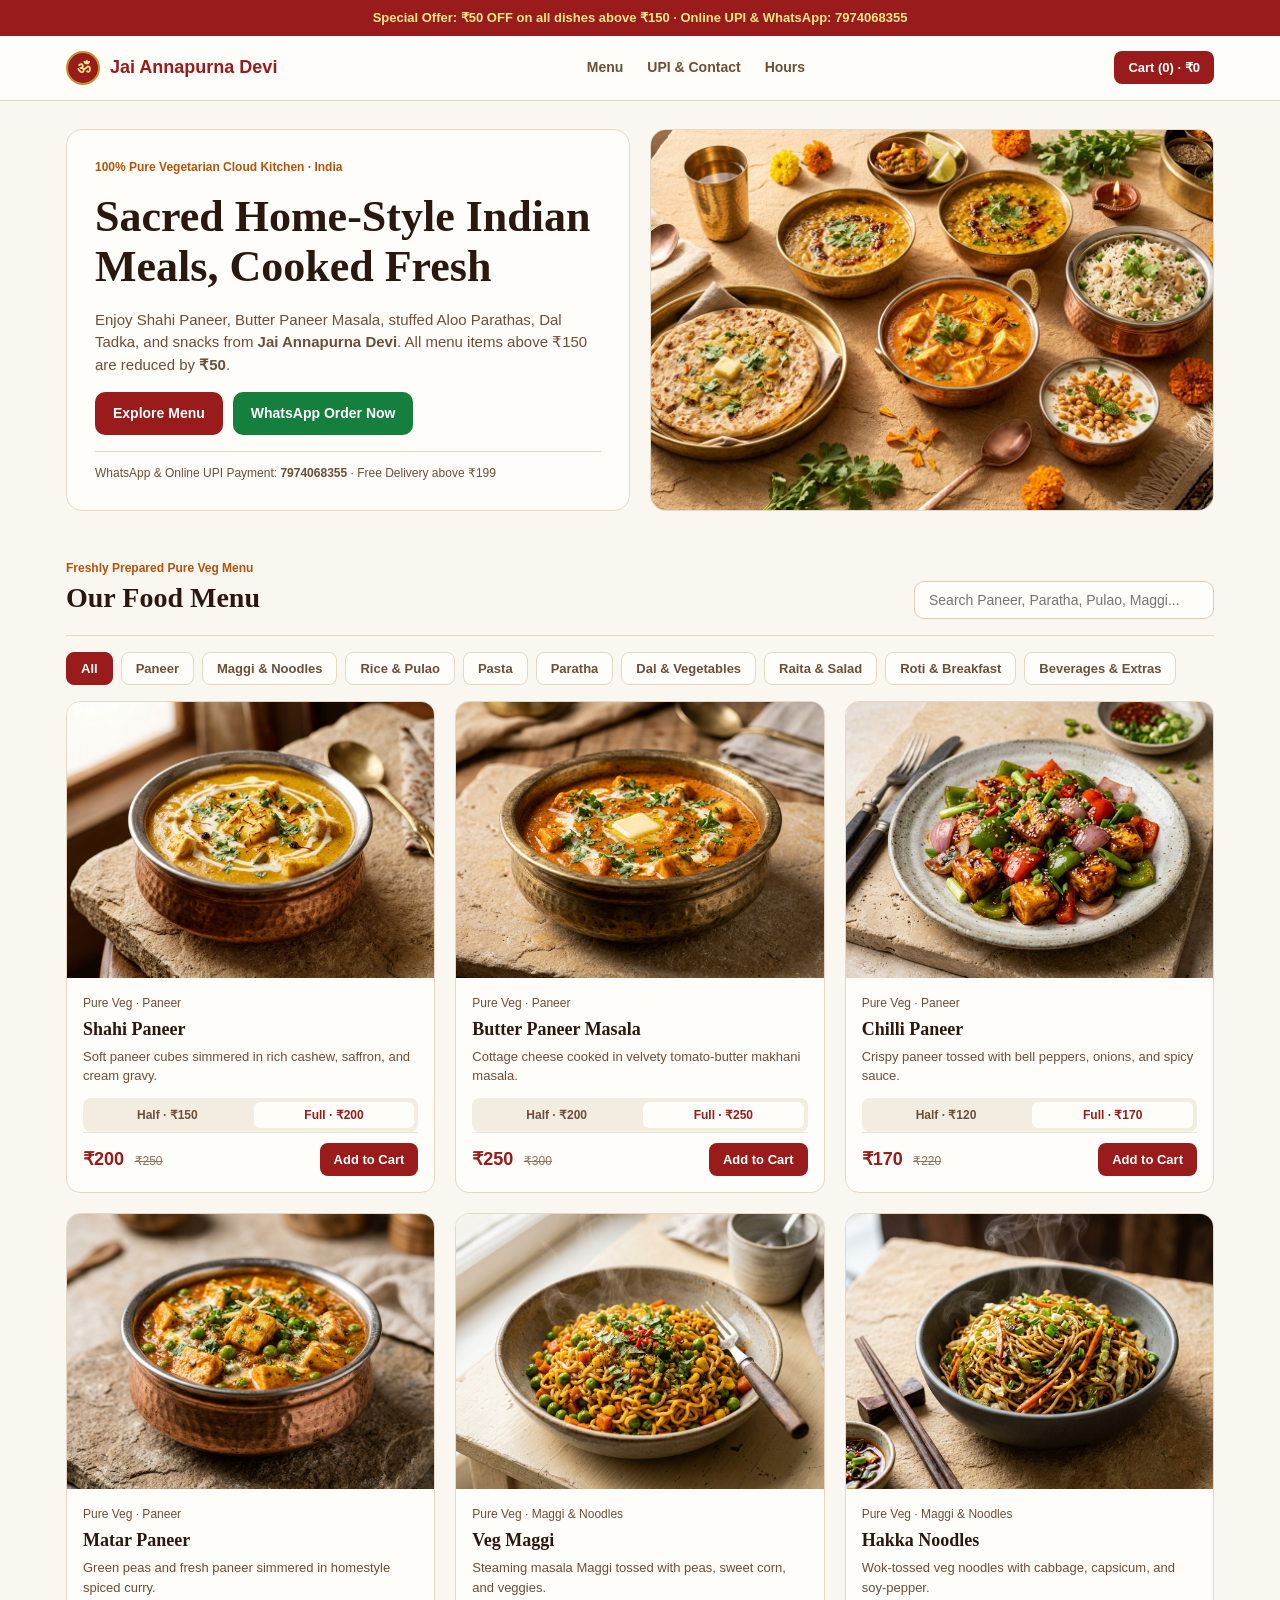
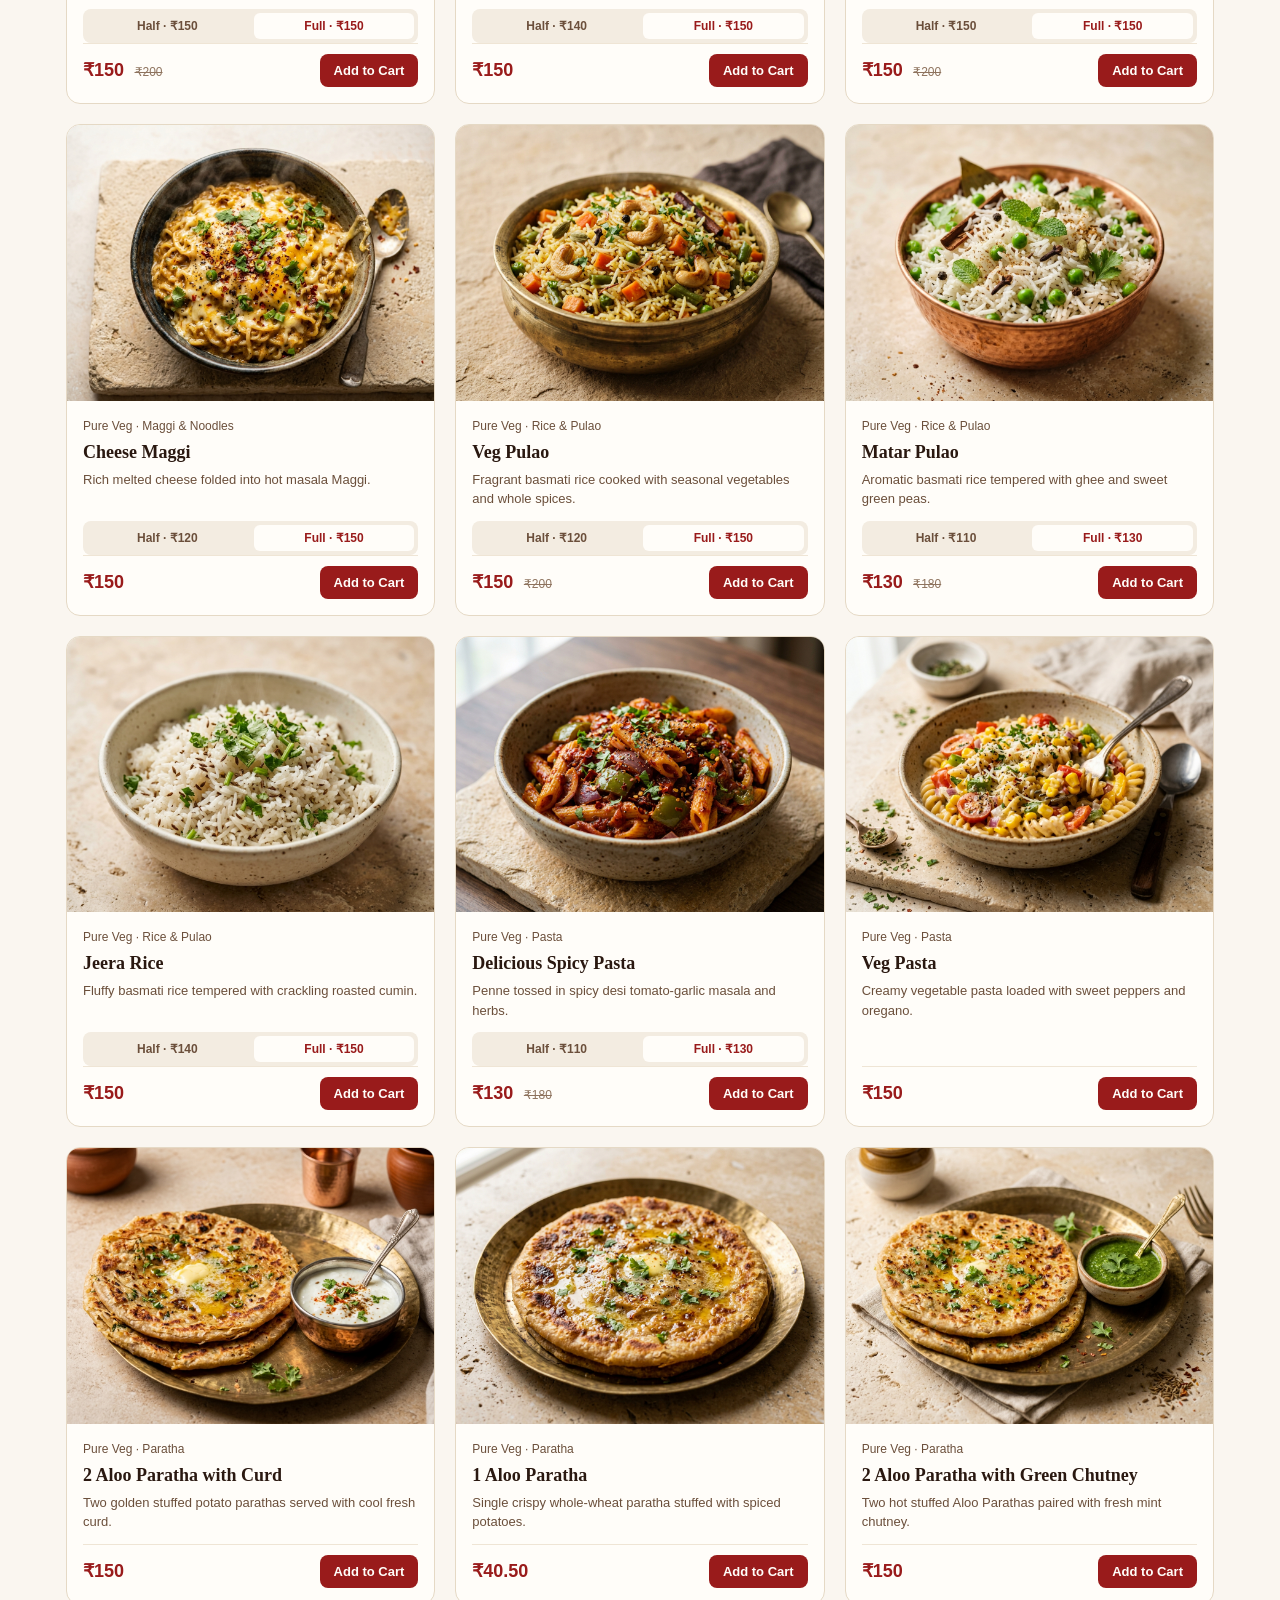
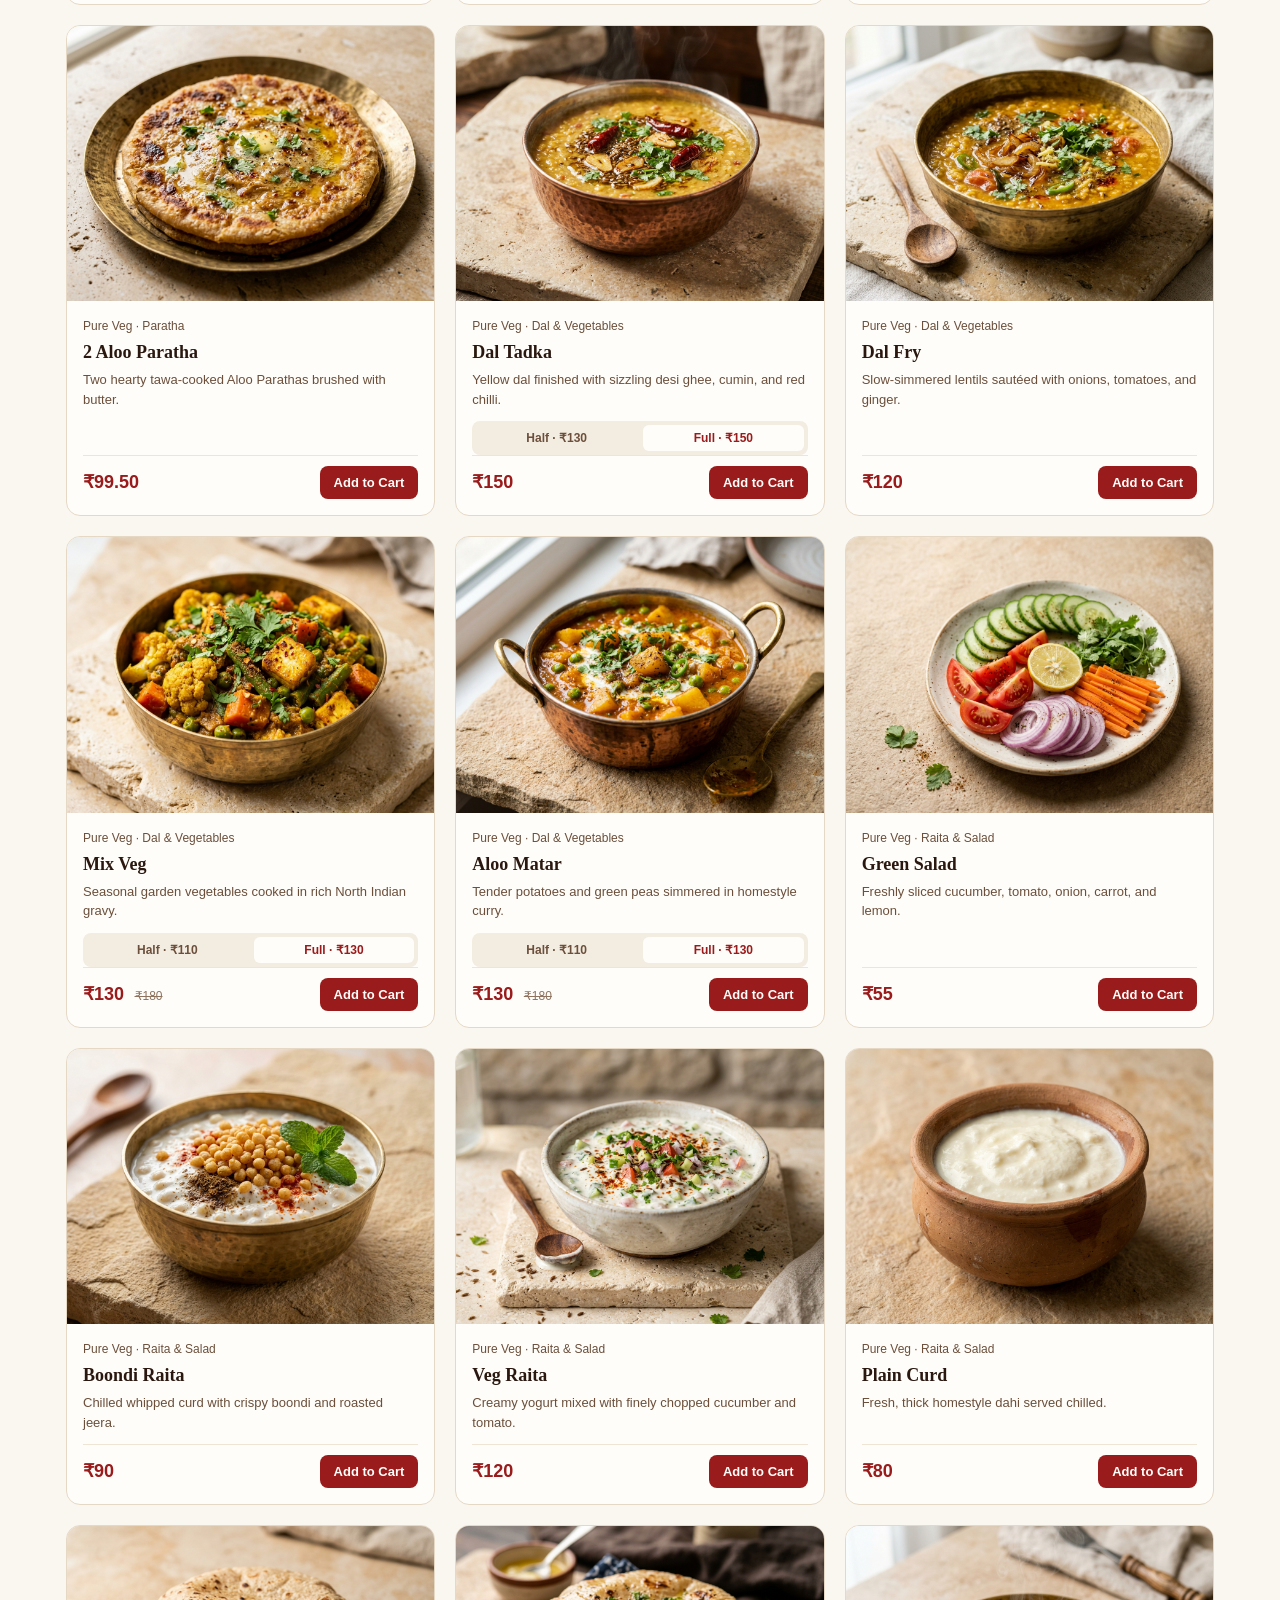
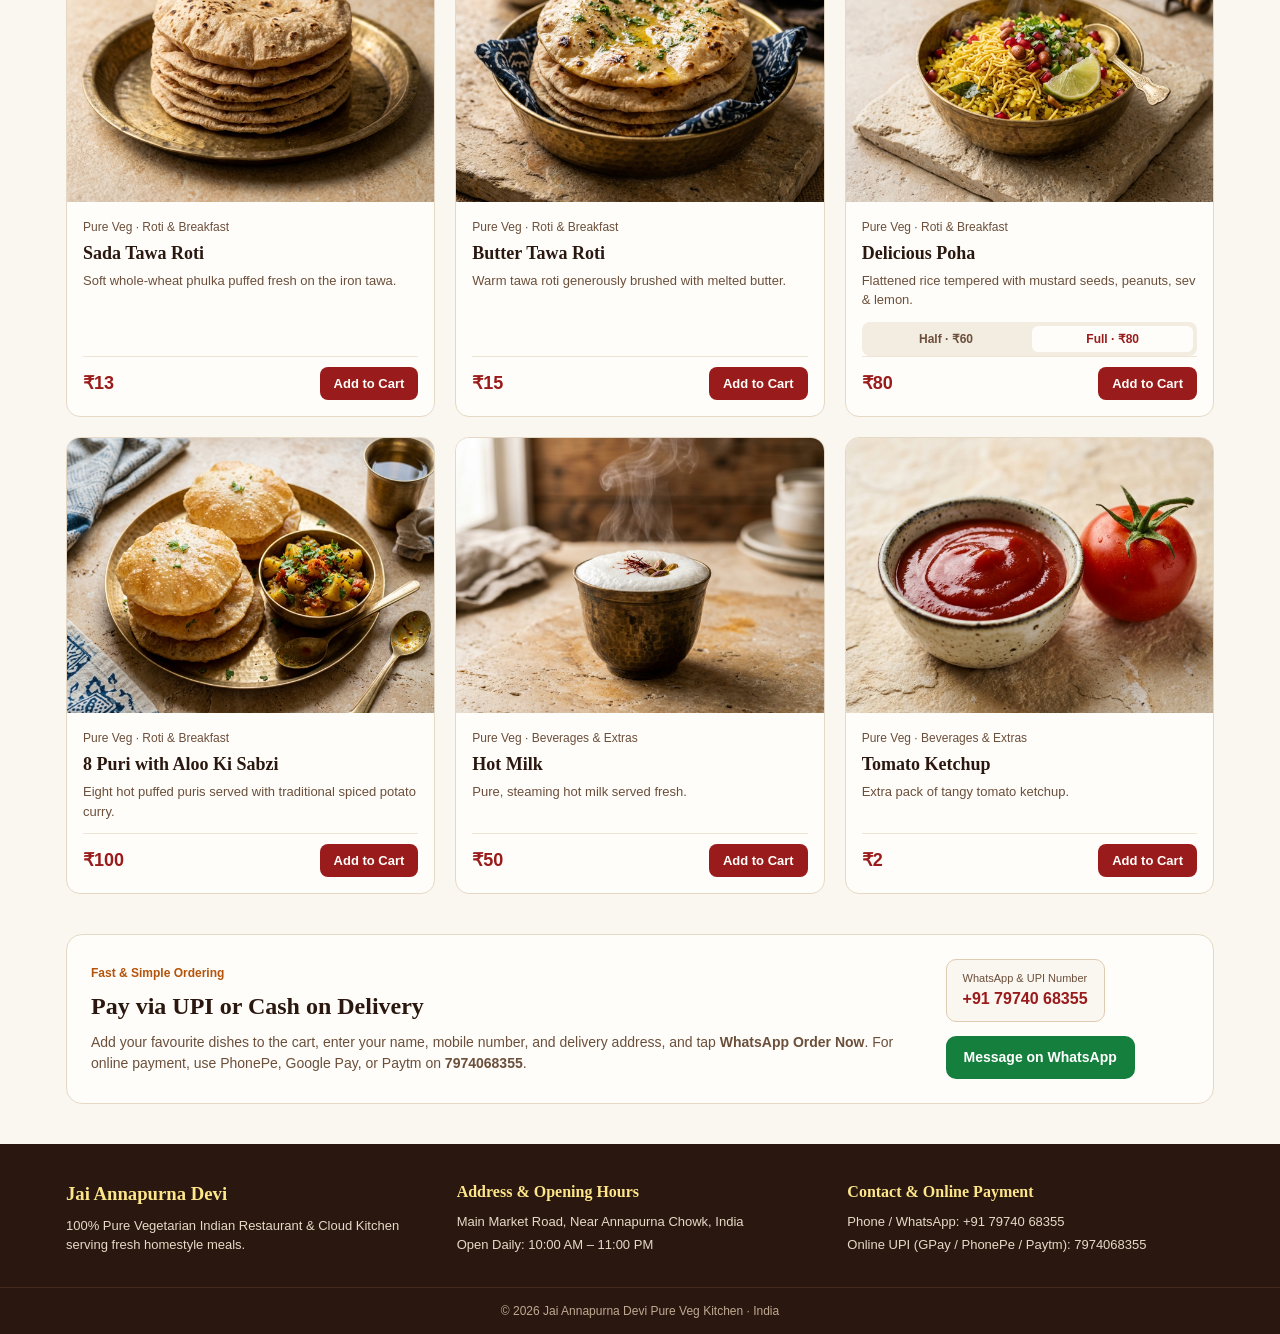
==== static-website/index.html @ 7afbdd3e "feat: initialize project structure and base app Set up React with Vite, Tailwind CSS, and Firebase i" ====
<!DOCTYPE html>
<html lang="en">
<head>
  <meta charset="UTF-8" />
  <meta name="viewport" content="width=device-width, initial-scale=1.0" />
  <title>Jai Annapurna Devi — Pure Veg Restaurant &amp; Cloud Kitchen</title>
  <meta name="description" content="Order fresh pure vegetarian Indian food online from Jai Annapurna Devi. Paneer, Aloo Paratha, Pulao, Dal Tadka, and snacks delivered hot via WhatsApp." />
  <link rel="stylesheet" href="style.css" />
</head>
<body>
  <!-- Top Offer Strip -->
  <div class="top-strip">
    Special Offer: ₹50 OFF on all dishes above ₹150 · Online UPI &amp; WhatsApp: 7974068355
  </div>

  <!-- Header -->
  <header class="site-header">
    <div class="container header-inner">
      <a href="#top" class="brand">
        <span class="brand-mark" aria-hidden="true">ॐ</span>
        <span class="brand-name">Jai Annapurna Devi</span>
      </a>

      <nav class="nav-links">
        <a href="#menu">Menu</a>
        <a href="#payment">UPI &amp; Contact</a>
        <a href="#footer">Hours</a>
      </nav>

      <button type="button" id="openCartBtn" class="cart-btn">
        Cart (<span id="cartCount">0</span>) · <span id="cartTotalMini">₹0</span>
      </button>
    </div>
  </header>

  <!-- Hero Banner -->
  <section id="top" class="hero">
    <div class="container hero-grid">
      <div class="hero-card">
        <p class="kicker">100% Pure Vegetarian Cloud Kitchen · India</p>
        <h1>Sacred Home-Style Indian Meals, Cooked Fresh</h1>
        <p class="hero-desc">
          Enjoy Shahi Paneer, Butter Paneer Masala, stuffed Aloo Parathas, Dal Tadka, and snacks from
          <strong>Jai Annapurna Devi</strong>. All menu items above ₹150 are reduced by <strong>₹50</strong>.
        </p>
        <div class="hero-actions">
          <a href="#menu" class="btn-primary">Explore Menu</a>
          <a
            href="https://wa.me/917974068355?text=Namaste%20Jai%20Annapurna%20Devi!%20I%20want%20to%20place%20a%20food%20order."
            target="_blank"
            rel="noopener noreferrer"
            class="btn-whatsapp"
          >
            WhatsApp Order Now
          </a>
        </div>
        <p class="hero-meta">
          WhatsApp &amp; Online UPI Payment: <strong>7974068355</strong> · Free Delivery above ₹199
        </p>
      </div>

      <div class="hero-image-wrap">
        <img
          src="images/hero-thali.jpg"
          alt="Jai Annapurna Devi pure vegetarian Indian thali feast"
        />
      </div>
    </div>
  </section>

  <!-- Menu Section -->
  <main id="menu" class="container menu-section">
    <div class="menu-header">
      <div>
        <p class="kicker">Freshly Prepared Pure Veg Menu</p>
        <h2>Our Food Menu</h2>
      </div>
      <input
        type="search"
        id="searchInput"
        class="search-input"
        placeholder="Search Paneer, Paratha, Pulao, Maggi..."
        aria-label="Search menu dishes"
      />
    </div>

    <div id="categoryTabs" class="category-tabs" role="tablist" aria-label="Menu Categories"></div>

    <div id="menuGrid" class="menu-grid"></div>
  </main>

  <!-- UPI & WhatsApp Info Section -->
  <section id="payment" class="container info-section">
    <div class="info-box">
      <div>
        <p class="kicker">Fast &amp; Simple Ordering</p>
        <h2>Pay via UPI or Cash on Delivery</h2>
        <p class="info-text">
          Add your favourite dishes to the cart, enter your name, mobile number, and delivery address, and tap
          <strong>WhatsApp Order Now</strong>. For online payment, use PhonePe, Google Pay, or Paytm on
          <strong>7974068355</strong>.
        </p>
      </div>
      <div class="info-cta">
        <div class="upi-card">
          <span>WhatsApp &amp; UPI Number</span>
          <strong>+91 79740 68355</strong>
        </div>
        <a
          href="https://wa.me/917974068355?text=Namaste%20Jai%20Annapurna%20Devi!%20I%20have%20an%20order%20enquiry."
          target="_blank"
          rel="noopener noreferrer"
          class="btn-whatsapp"
        >
          Message on WhatsApp
        </a>
      </div>
    </div>
  </section>

  <!-- Footer -->
  <footer id="footer" class="site-footer">
    <div class="container footer-grid">
      <div>
        <h3>Jai Annapurna Devi</h3>
        <p>100% Pure Vegetarian Indian Restaurant &amp; Cloud Kitchen serving fresh homestyle meals.</p>
      </div>
      <div>
        <h4>Address &amp; Opening Hours</h4>
        <p>Main Market Road, Near Annapurna Chowk, India</p>
        <p>Open Daily: 10:00 AM – 11:00 PM</p>
      </div>
      <div>
        <h4>Contact &amp; Online Payment</h4>
        <p>Phone / WhatsApp: <a href="tel:+917974068355">+91 79740 68355</a></p>
        <p>Online UPI (GPay / PhonePe / Paytm): 7974068355</p>
      </div>
    </div>
    <div class="footer-bottom">
      © <span id="yearNow"></span> Jai Annapurna Devi Pure Veg Kitchen · India
    </div>
  </footer>

  <!-- Slide-out Cart & WhatsApp Order Drawer -->
  <div id="cartBackdrop" class="drawer-backdrop hidden" aria-hidden="true"></div>
  <aside id="cartDrawer" class="cart-drawer hidden" aria-label="Shopping Cart">
    <div class="drawer-header">
      <h3>Your Order Cart</h3>
      <button type="button" id="closeCartBtn" class="close-btn" aria-label="Close Cart">✕</button>
    </div>

    <div class="drawer-body">
      <div id="cartItemsContainer"></div>

      <div id="checkoutSection" class="checkout-section hidden">
        <div class="bill-summary">
          <div><span>Subtotal</span><strong id="billSubtotal">₹0</strong></div>
          <div><span>Delivery</span><strong id="billDelivery">FREE</strong></div>
          <div class="bill-total"><span>Total Payable</span><strong id="billTotal">₹0</strong></div>
        </div>

        <form id="whatsappOrderForm" class="order-form">
          <h4>Customer Delivery Details</h4>
          <label>
            Full Name *
            <input type="text" id="custName" required placeholder="e.g. Rajesh Sharma" />
          </label>
          <label>
            Mobile Number *
            <input type="tel" id="custMobile" required maxlength="10" placeholder="10-digit mobile number" />
          </label>
          <label>
            Complete Delivery Address *
            <textarea id="custAddress" required rows="2" placeholder="House No., Street, Area, Landmark"></textarea>
          </label>
          <label>
            Payment Preference
            <select id="custPayment">
              <option value="Online UPI (7974068355)">Online UPI (PhonePe / GPay / Paytm: 7974068355)</option>
              <option value="Cash on Delivery">Cash on Delivery (COD)</option>
            </select>
          </label>
          <label>
            Order Notes (Optional)
            <input type="text" id="custNotes" placeholder="Less spicy, extra chutney..." />
          </label>

          <button type="submit" class="btn-whatsapp full-width">
            WhatsApp Order Now (7974068355)
          </button>
          <a
            id="waFallbackLink"
            href="#"
            target="_blank"
            rel="noopener noreferrer"
            class="btn-primary full-width hidden"
          >
            Tap Here if WhatsApp Didn&apos;t Open
          </a>
        </form>
      </div>
    </div>
  </aside>

  <script src="script.js"></script>
</body>
</html>
---- static-website/style.css ----
:root {
  --cream: #faf6f0;
  --paper: #fffdf9;
  --sand: #f3ece1;
  --border: #e5d9c5;
  --text: #2a1810;
  --muted: #6b4f3b;
  --red: #991b1b;
  --red-dark: #7f1d1d;
  --saffron: #ea580c;
  --gold: #c8922b;
  --green: #15803d;
}

* {
  box-sizing: border-box;
  margin: 0;
  padding: 0;
}

body {
  font-family: -apple-system, BlinkMacSystemFont, "Segoe UI", Roboto, sans-serif;
  background: var(--cream);
  color: var(--text);
  line-height: 1.5;
}

a {
  color: inherit;
  text-decoration: none;
}

.container {
  max-width: 1180px;
  margin: 0 auto;
  padding: 0 16px;
}

.top-strip {
  background: var(--red);
  color: #fde68a;
  font-size: 13px;
  font-weight: 600;
  text-align: center;
  padding: 8px 12px;
}

/* Header */
.site-header {
  position: sticky;
  top: 0;
  z-index: 30;
  background: rgba(255, 253, 249, 0.96);
  border-bottom: 1px solid var(--border);
  backdrop-filter: blur(6px);
}

.header-inner {
  height: 64px;
  display: flex;
  align-items: center;
  justify-content: space-between;
  gap: 16px;
}

.brand {
  display: flex;
  align-items: center;
  gap: 10px;
  font-weight: 700;
  font-size: 18px;
  color: var(--red);
  white-space: nowrap;
}

.brand-mark {
  width: 34px;
  height: 34px;
  border-radius: 50%;
  background: var(--red);
  color: #fde68a;
  border: 2px solid var(--gold);
  display: inline-flex;
  align-items: center;
  justify-content: center;
  font-size: 16px;
}

.nav-links {
  display: none;
  gap: 24px;
  font-size: 14px;
  font-weight: 600;
  color: var(--muted);
}

.nav-links a:hover {
  color: var(--red);
}

.cart-btn {
  background: var(--red);
  color: var(--paper);
  border: none;
  border-radius: 8px;
  padding: 9px 14px;
  font-size: 13px;
  font-weight: 600;
  cursor: pointer;
  white-space: nowrap;
}

.cart-btn:hover {
  background: var(--red-dark);
}

/* Hero */
.hero {
  padding: 28px 0;
}

.hero-grid {
  display: grid;
  grid-template-columns: 1fr;
  gap: 20px;
}

.hero-card {
  background: var(--paper);
  border: 1px solid var(--border);
  border-radius: 16px;
  padding: 28px;
  display: flex;
  flex-direction: column;
  justify-content: center;
  gap: 16px;
}

.kicker {
  font-size: 12px;
  font-weight: 700;
  color: #b45309;
}

.hero-card h1 {
  font-family: Georgia, "Times New Roman", serif;
  font-size: clamp(28px, 4vw, 44px);
  line-height: 1.15;
}

.hero-desc {
  color: var(--muted);
  font-size: 15px;
}

.hero-actions {
  display: flex;
  flex-wrap: wrap;
  gap: 10px;
}

.btn-primary,
.btn-whatsapp {
  display: inline-flex;
  align-items: center;
  justify-content: center;
  padding: 11px 18px;
  border-radius: 10px;
  font-size: 14px;
  font-weight: 600;
  border: none;
  cursor: pointer;
}

.btn-primary {
  background: var(--red);
  color: var(--paper);
}

.btn-primary:hover {
  background: var(--red-dark);
}

.btn-whatsapp {
  background: var(--green);
  color: #ffffff;
}

.btn-whatsapp:hover {
  background: #166534;
}

.full-width {
  width: 100%;
}

.hero-meta {
  font-size: 12px;
  color: var(--muted);
  border-top: 1px solid var(--border);
  padding-top: 12px;
}

.hero-image-wrap {
  border-radius: 16px;
  overflow: hidden;
  border: 1px solid var(--border);
  min-height: 260px;
}

.hero-image-wrap img {
  width: 100%;
  height: 100%;
  object-fit: cover;
  display: block;
}

/* Menu */
.menu-section {
  padding: 20px 16px 40px;
}

.menu-header {
  display: flex;
  flex-wrap: wrap;
  align-items: flex-end;
  justify-content: space-between;
  gap: 16px;
  padding-bottom: 16px;
  border-bottom: 1px solid var(--border);
}

.menu-header h2 {
  font-family: Georgia, serif;
  font-size: 28px;
}

.search-input {
  width: 100%;
  max-width: 300px;
  padding: 10px 14px;
  border-radius: 10px;
  border: 1px solid #dfcbb2;
  background: var(--paper);
  font-size: 14px;
}

.category-tabs {
  display: flex;
  gap: 8px;
  overflow-x: auto;
  padding: 16px 0;
}

.cat-tab {
  padding: 8px 14px;
  border-radius: 8px;
  border: 1px solid var(--border);
  background: var(--paper);
  color: var(--muted);
  font-size: 13px;
  font-weight: 600;
  cursor: pointer;
  white-space: nowrap;
}

.cat-tab.active {
  background: var(--red);
  color: var(--paper);
  border-color: var(--red);
}

.menu-grid {
  display: grid;
  grid-template-columns: 1fr;
  gap: 20px;
}

.dish-card {
  background: var(--paper);
  border: 1px solid var(--border);
  border-radius: 14px;
  overflow: hidden;
  display: flex;
  flex-direction: column;
}

.dish-img {
  width: 100%;
  aspect-ratio: 4 / 3;
  object-fit: cover;
  display: block;
  background: var(--sand);
}

.dish-body {
  padding: 16px;
  display: flex;
  flex-direction: column;
  justify-content: space-between;
  gap: 12px;
  flex: 1;
}

.dish-cat {
  font-size: 12px;
  color: var(--muted);
  margin-bottom: 4px;
}

.dish-title {
  font-family: Georgia, serif;
  font-size: 18px;
  font-weight: 700;
}

.dish-desc {
  font-size: 13px;
  color: var(--muted);
  margin-top: 4px;
}

.portion-row {
  display: grid;
  grid-template-columns: 1fr 1fr;
  gap: 6px;
  background: var(--sand);
  padding: 4px;
  border-radius: 8px;
}

.portion-btn {
  border: none;
  background: transparent;
  padding: 6px 8px;
  border-radius: 6px;
  font-size: 12px;
  font-weight: 600;
  color: var(--muted);
  cursor: pointer;
}

.portion-btn.active {
  background: var(--paper);
  color: var(--red);
}

.dish-footer {
  display: flex;
  align-items: center;
  justify-content: space-between;
  gap: 10px;
  padding-top: 10px;
  border-top: 1px solid #efe5d5;
}

.price-now {
  font-size: 18px;
  font-weight: 700;
  color: var(--red);
}

.price-old {
  font-size: 12px;
  color: #8e735e;
  text-decoration: line-through;
  margin-left: 6px;
}

.add-btn {
  background: var(--red);
  color: var(--paper);
  border: none;
  border-radius: 8px;
  padding: 9px 14px;
  font-size: 13px;
  font-weight: 600;
  cursor: pointer;
}

.add-btn:hover {
  background: var(--red-dark);
}

/* Info Section */
.info-section {
  padding-bottom: 40px;
}

.info-box {
  background: var(--paper);
  border: 1px solid var(--border);
  border-radius: 16px;
  padding: 24px;
  display: flex;
  flex-direction: column;
  gap: 20px;
}

.info-box h2 {
  font-family: Georgia, serif;
  font-size: 24px;
  margin: 6px 0 8px;
}

.info-text {
  font-size: 14px;
  color: var(--muted);
}

.info-cta {
  display: flex;
  flex-wrap: wrap;
  align-items: center;
  gap: 14px;
}

.upi-card {
  background: var(--cream);
  border: 1px solid #dfcbb2;
  border-radius: 10px;
  padding: 10px 16px;
  display: flex;
  flex-direction: column;
}

.upi-card span {
  font-size: 11px;
  color: var(--muted);
}

.upi-card strong {
  font-size: 16px;
  color: var(--red);
}

/* Footer */
.site-footer {
  background: #2a1810;
  color: #f5efe6;
  padding-top: 36px;
}

.footer-grid {
  display: grid;
  grid-template-columns: 1fr;
  gap: 24px;
  padding-bottom: 28px;
}

.site-footer h3,
.site-footer h4 {
  color: #fde68a;
  font-family: Georgia, serif;
  margin-bottom: 8px;
}

.site-footer p {
  font-size: 13px;
  color: #e6d9c6;
  margin-bottom: 4px;
}

.footer-bottom {
  border-top: 1px solid #432b1f;
  text-align: center;
  padding: 14px;
  font-size: 12px;
  color: #bfa992;
}

/* Cart Drawer */
.hidden {
  display: none !important;
}

.drawer-backdrop {
  position: fixed;
  inset: 0;
  background: rgba(0, 0, 0, 0.5);
  z-index: 40;
}

.cart-drawer {
  position: fixed;
  top: 0;
  right: 0;
  width: 100%;
  max-width: 440px;
  height: 100%;
  background: var(--cream);
  z-index: 50;
  display: flex;
  flex-direction: column;
  border-left: 1px solid #dfcbb2;
}

.drawer-header {
  background: var(--paper);
  padding: 16px 20px;
  border-bottom: 1px solid var(--border);
  display: flex;
  align-items: center;
  justify-content: space-between;
}

.close-btn {
  background: transparent;
  border: 1px solid var(--border);
  width: 34px;
  height: 34px;
  border-radius: 8px;
  font-size: 16px;
  cursor: pointer;
}

.drawer-body {
  flex: 1;
  overflow-y: auto;
  padding: 16px;
}

.cart-row {
  background: var(--paper);
  border: 1px solid var(--border);
  border-radius: 10px;
  padding: 12px;
  margin-bottom: 10px;
  display: flex;
  align-items: center;
  justify-content: space-between;
  gap: 10px;
}

.cart-row-info h4 {
  font-size: 14px;
}

.cart-row-info p {
  font-size: 12px;
  color: var(--muted);
}

.qty-controls {
  display: flex;
  align-items: center;
  gap: 8px;
}

.qty-controls button {
  width: 28px;
  height: 28px;
  border-radius: 6px;
  border: 1px solid #dfcbb2;
  background: var(--cream);
  cursor: pointer;
  font-weight: 700;
}

.bill-summary {
  background: var(--paper);
  border: 1px solid var(--border);
  border-radius: 10px;
  padding: 14px;
  margin: 14px 0;
  font-size: 14px;
}

.bill-summary > div {
  display: flex;
  justify-content: space-between;
  margin-bottom: 6px;
}

.bill-total {
  border-top: 1px solid var(--border);
  padding-top: 8px;
  margin-top: 8px;
  font-size: 16px;
  color: var(--red);
}

.order-form {
  background: var(--paper);
  border: 1px solid var(--border);
  border-radius: 12px;
  padding: 16px;
  display: flex;
  flex-direction: column;
  gap: 12px;
}

.order-form label {
  display: flex;
  flex-direction: column;
  gap: 4px;
  font-size: 12px;
  font-weight: 600;
  color: var(--muted);
}

.order-form input,
.order-form textarea,
.order-form select {
  padding: 9px 12px;
  border-radius: 8px;
  border: 1px solid #dfcbb2;
  background: var(--cream);
  font-size: 14px;
  font-family: inherit;
}

.empty-cart {
  text-align: center;
  padding: 40px 16px;
  color: var(--muted);
}

@media (min-width: 768px) {
  .nav-links {
    display: flex;
  }
  .hero-grid {
    grid-template-columns: 1fr 1fr;
  }
  .menu-grid {
    grid-template-columns: repeat(2, 1fr);
  }
  .info-box {
    flex-direction: row;
    align-items: center;
    justify-content: space-between;
  }
  .footer-grid {
    grid-template-columns: repeat(3, 1fr);
  }
}

@media (min-width: 1024px) {
  .menu-grid {
    grid-template-columns: repeat(3, 1fr);
  }
}
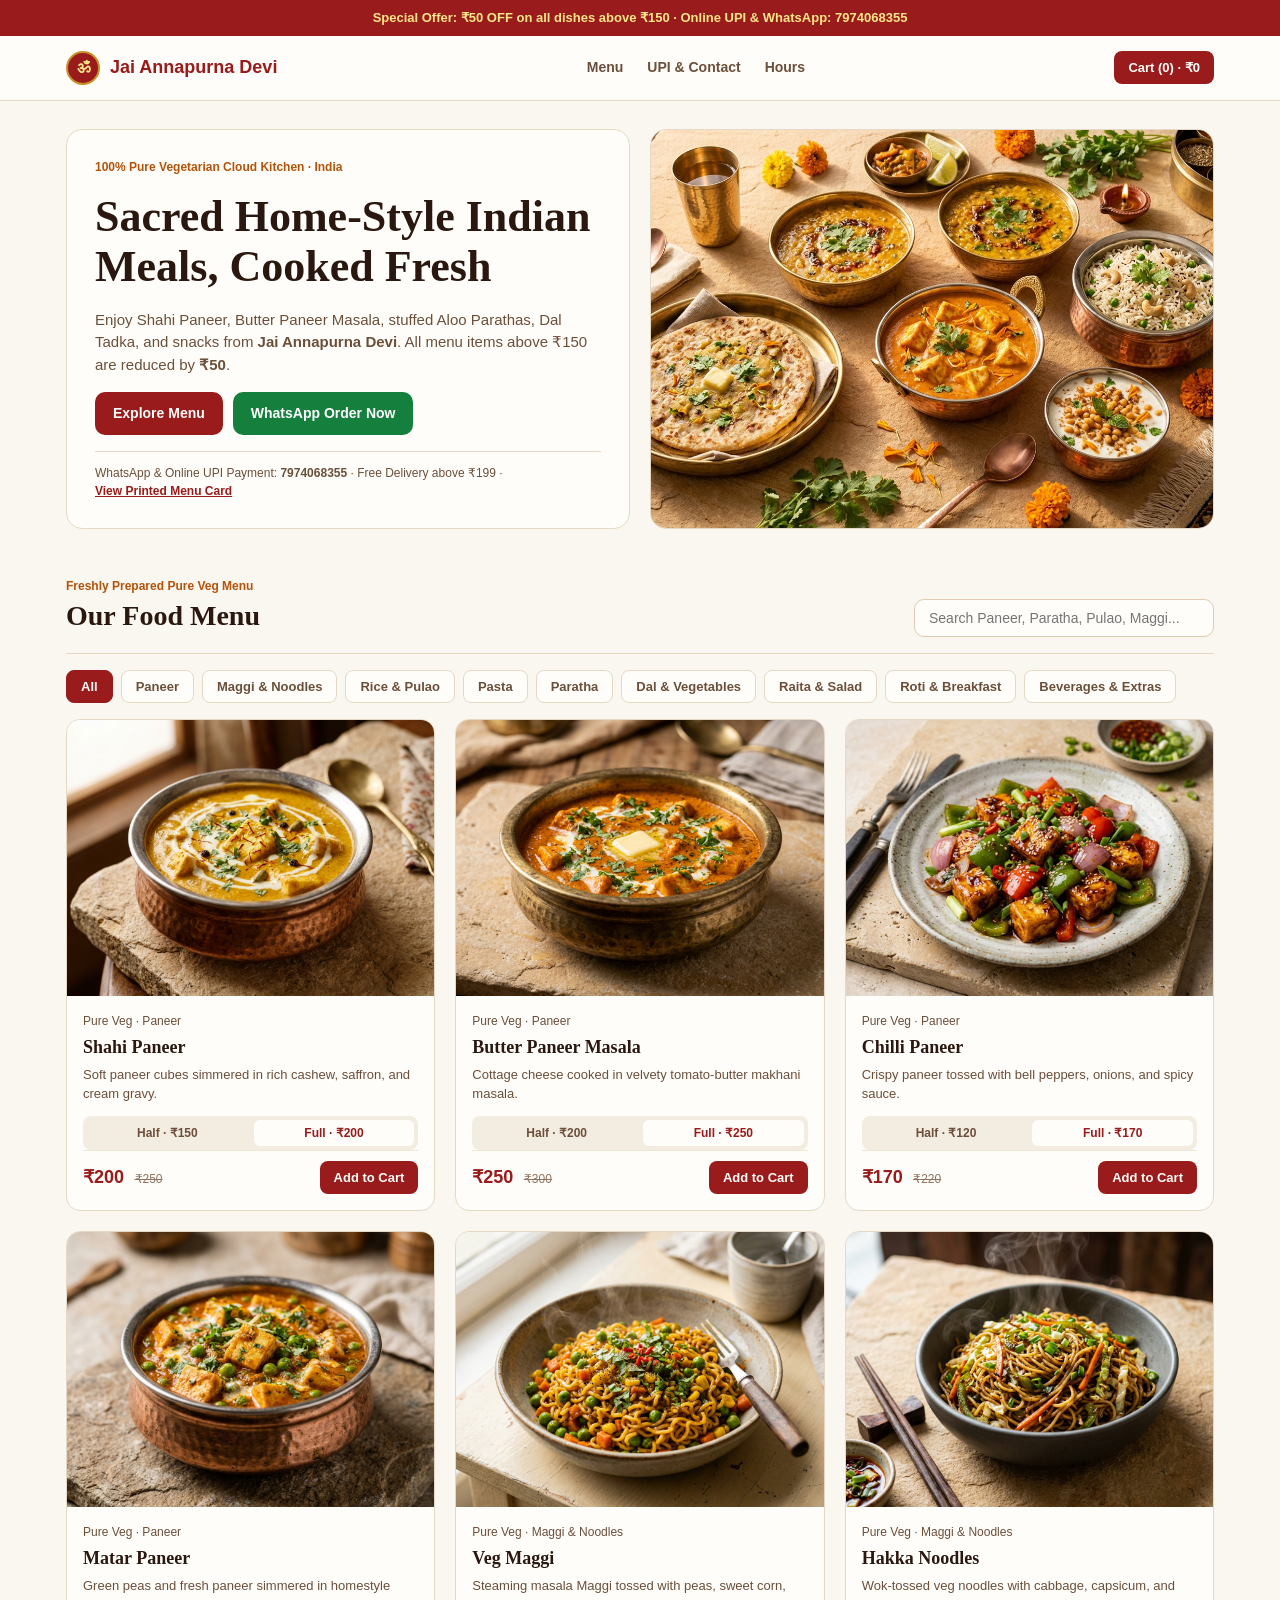
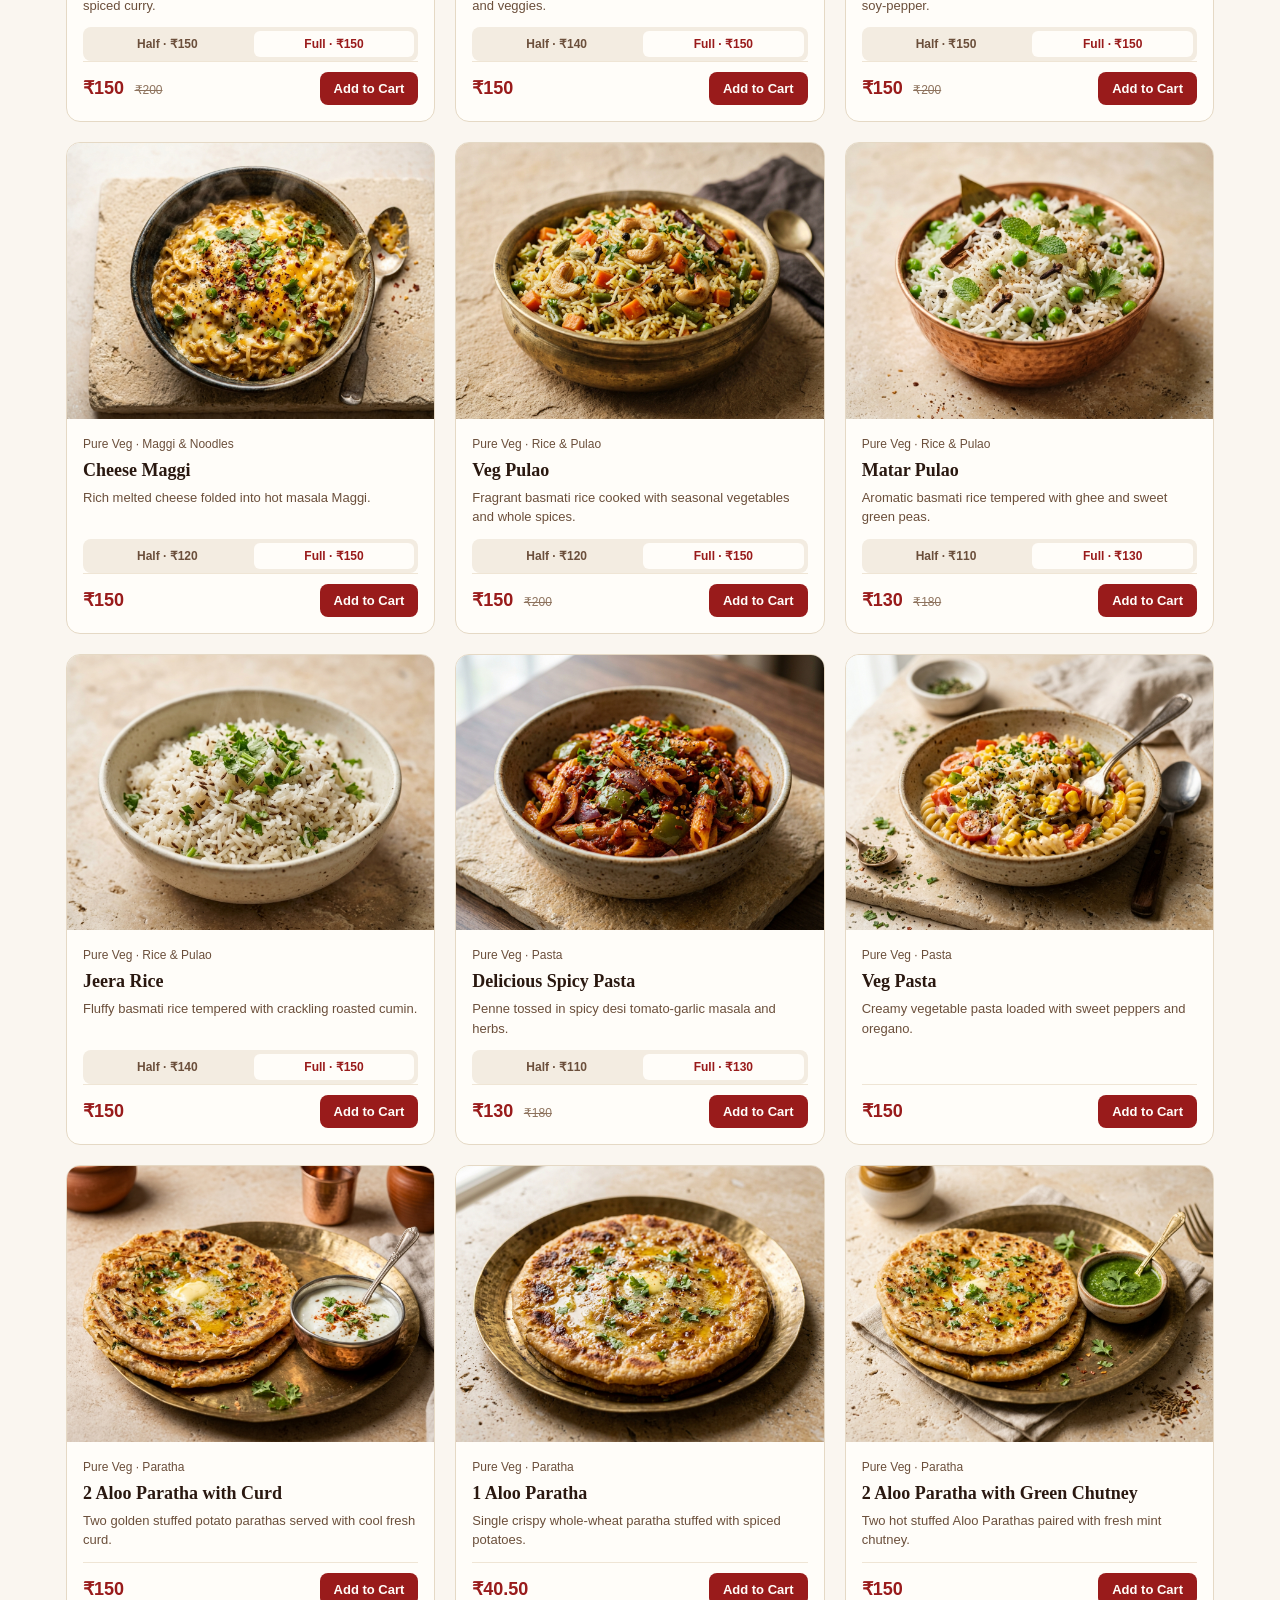
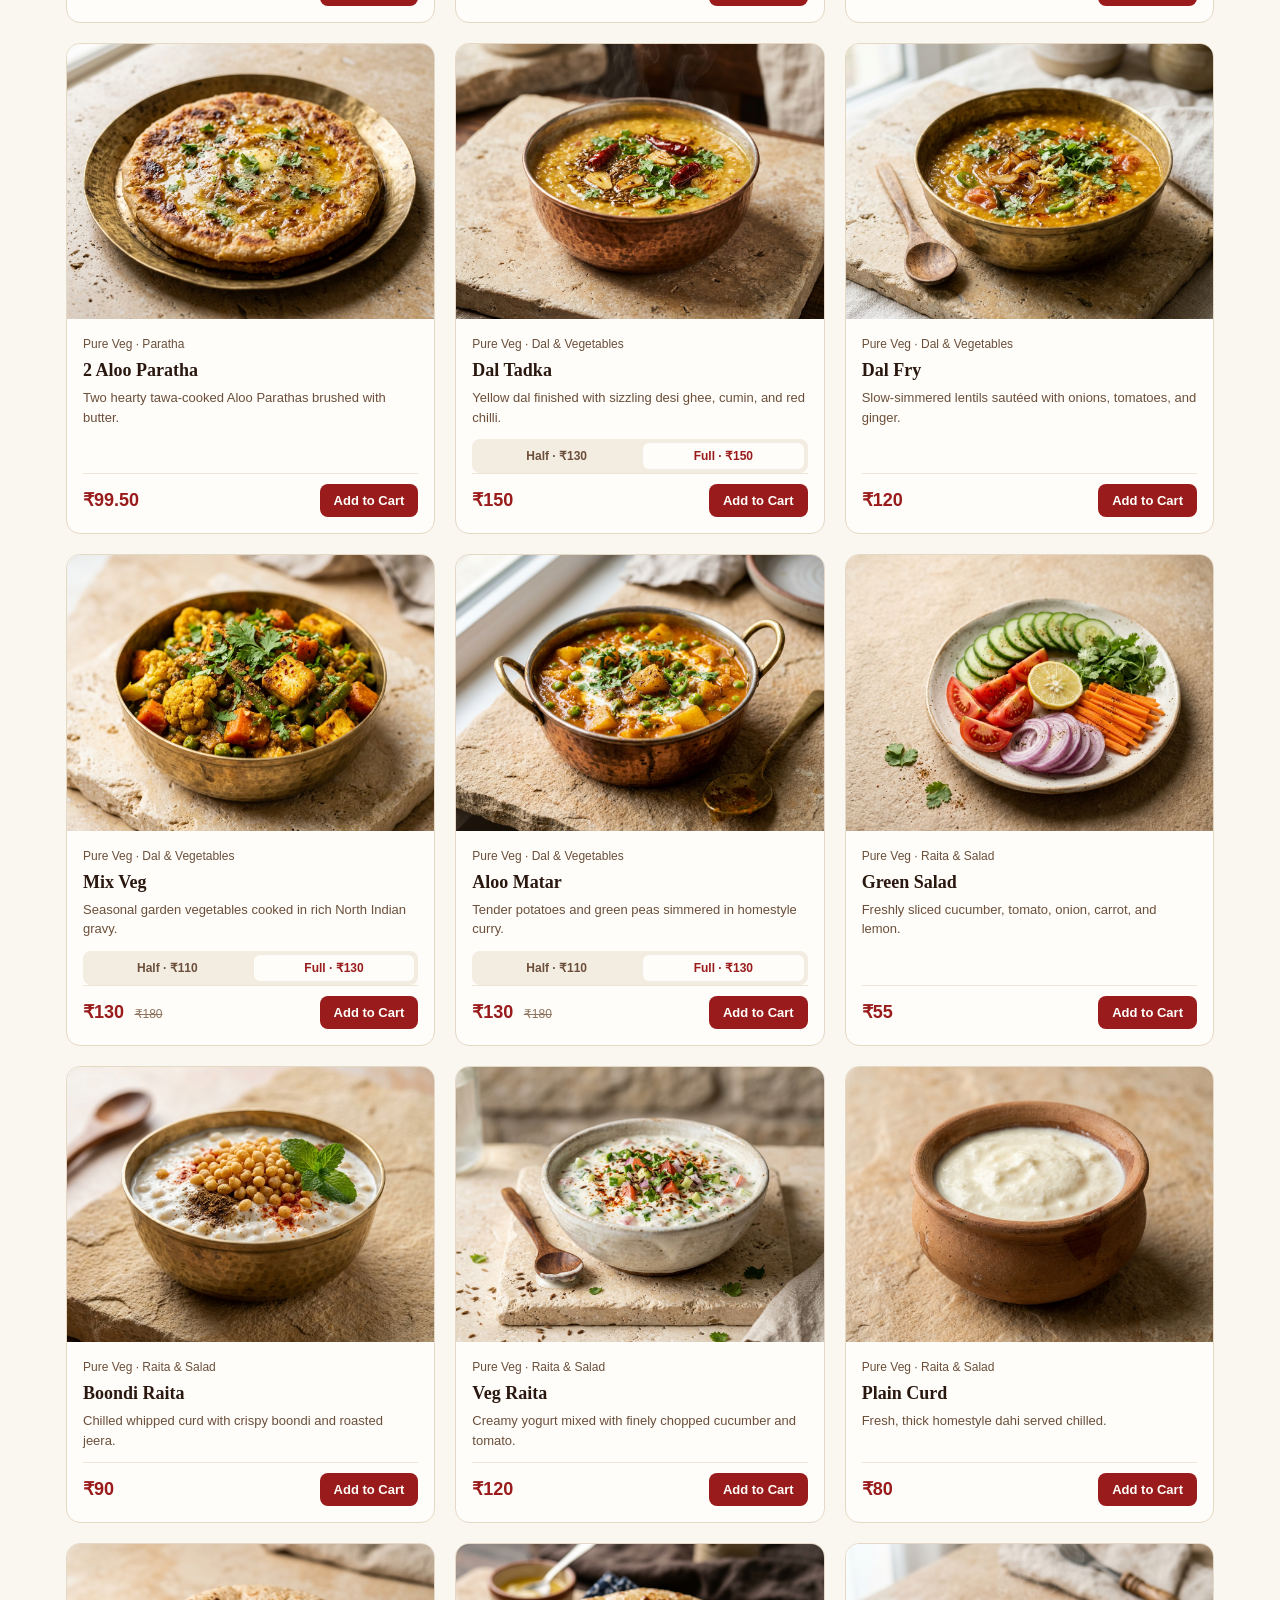
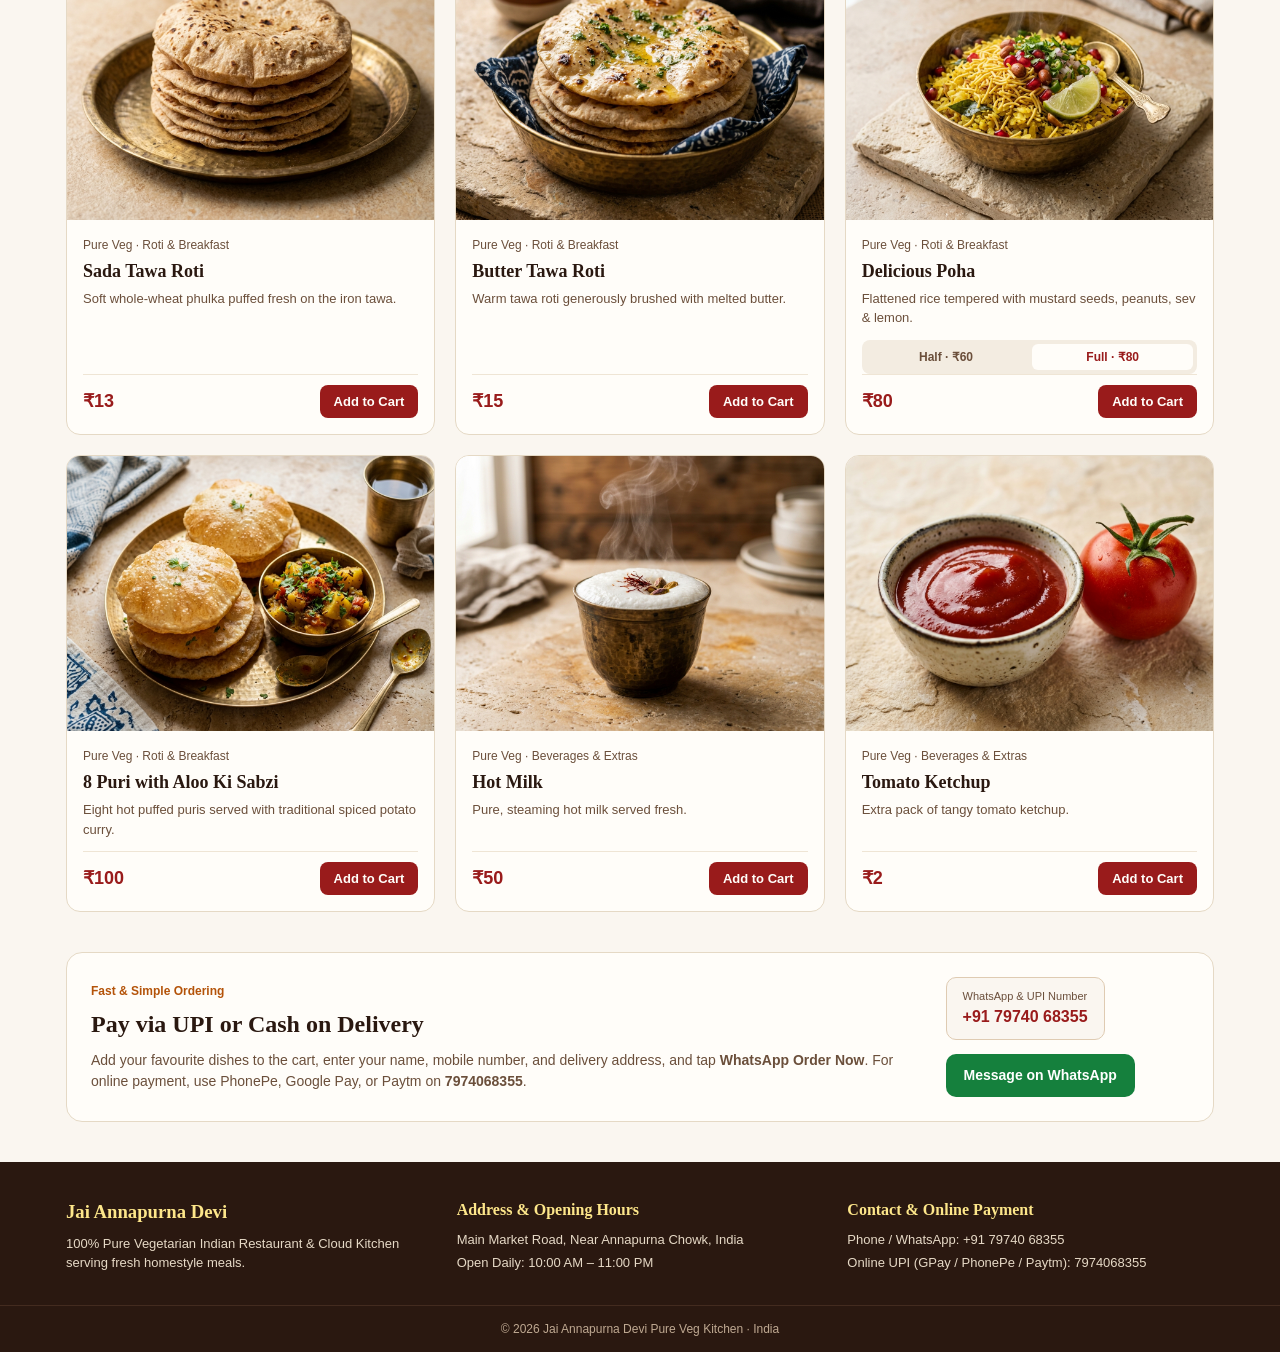
==== commit 635a402f: "feat(menu): add printed menu viewer and auto-sync logic - Add menu card modal to static site - Imple" ====
--- a/static-website/index.html
+++ b/static-website/index.html
@@ -55,7 +55,8 @@
           </a>
         </div>
         <p class="hero-meta">
-          WhatsApp &amp; Online UPI Payment: <strong>7974068355</strong> · Free Delivery above ₹199
+          WhatsApp &amp; Online UPI Payment: <strong>7974068355</strong> · Free Delivery above ₹199 ·
+          <button type="button" id="openMenuCardBtn" class="text-link-btn">View Printed Menu Card</button>
         </p>
       </div>
 
@@ -202,6 +203,20 @@
     </div>
   </aside>
 
+  <!-- Printed Menu Card Modal -->
+  <div id="menuCardModal" class="menu-modal hidden" role="dialog" aria-modal="true" aria-label="Original Printed Menu Card">
+    <div class="menu-modal-box">
+      <div class="drawer-header">
+        <h3>Original Printed Menu Card</h3>
+        <button type="button" id="closeMenuCardBtn" class="close-btn" aria-label="Close Menu Card">✕</button>
+      </div>
+      <div class="menu-modal-body">
+        <p class="menu-modal-note">Note: Website automatically gives ₹50 OFF on all items above ₹150!</p>
+        <img src="images/original-menu.jpeg" alt="Jai Annapurna Devi printed menu card" />
+      </div>
+    </div>
+  </div>
+
   <script src="script.js"></script>
 </body>
 </html>
--- a/static-website/style.css
+++ b/static-website/style.css
@@ -641,3 +641,55 @@
     grid-template-columns: repeat(3, 1fr);
   }
 }
+
+.text-link-btn {
+  background: none;
+  border: none;
+  color: var(--red);
+  font-weight: 700;
+  font-size: 12px;
+  cursor: pointer;
+  text-decoration: underline;
+}
+
+.menu-modal {
+  position: fixed;
+  inset: 0;
+  z-index: 60;
+  background: rgba(0, 0, 0, 0.7);
+  display: flex;
+  align-items: center;
+  justify-content: center;
+  padding: 16px;
+}
+
+.menu-modal-box {
+  background: var(--paper);
+  border-radius: 16px;
+  max-width: 560px;
+  width: 100%;
+  max-height: 90vh;
+  display: flex;
+  flex-direction: column;
+  overflow: hidden;
+}
+
+.menu-modal-body {
+  padding: 16px;
+  overflow-y: auto;
+  text-align: center;
+}
+
+.menu-modal-note {
+  font-size: 12px;
+  font-weight: 700;
+  color: var(--red);
+  margin-bottom: 10px;
+}
+
+.menu-modal-body img {
+  width: 100%;
+  border-radius: 10px;
+  border: 1px solid #dfcbb2;
+}
+
